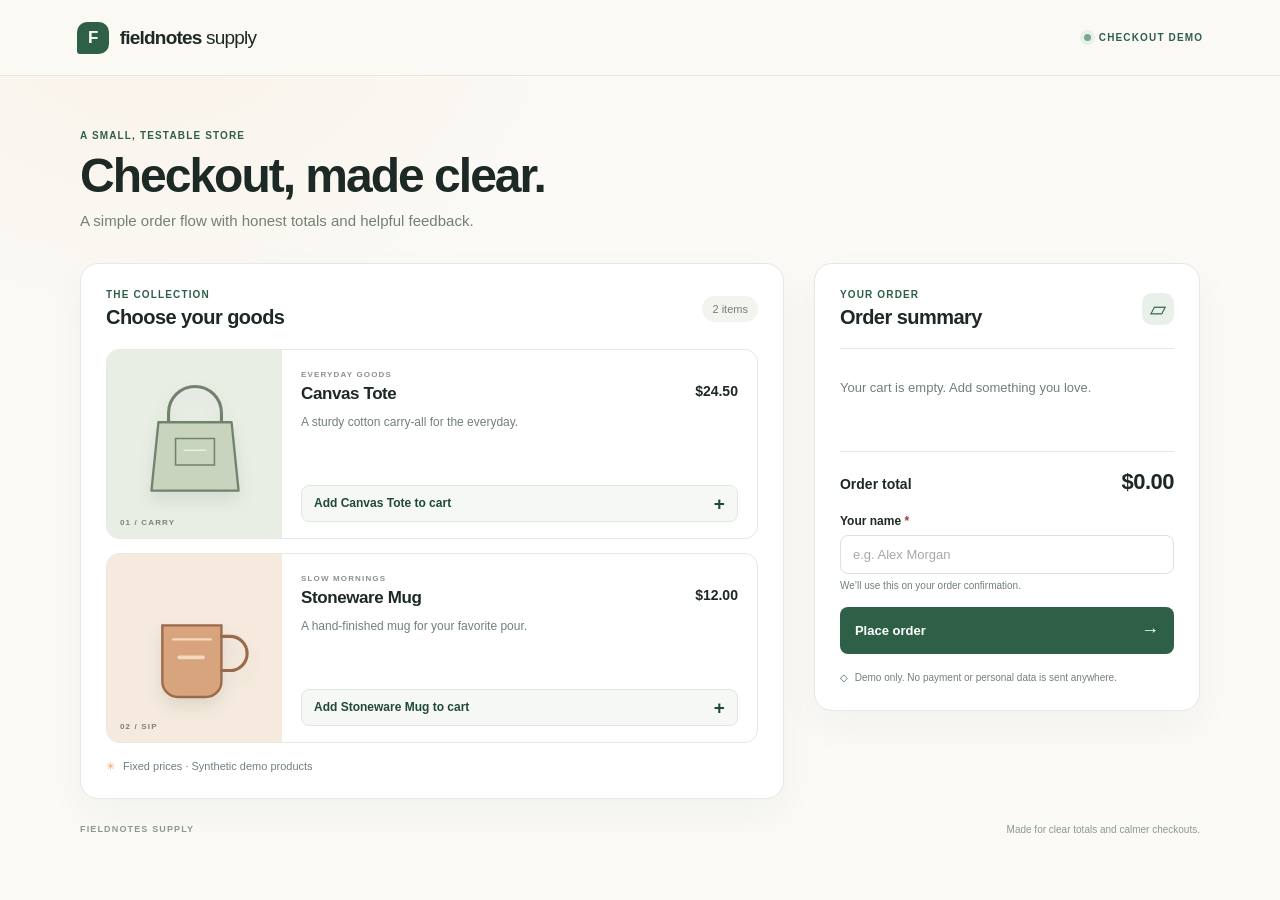
==== checkout/index.html @ 6fb88bdb "Add mini checkout demo and browser tests" ====
<!doctype html>
<html lang="en">
  <head>
    <meta charset="utf-8">
    <meta name="viewport" content="width=device-width, initial-scale=1">
    <meta name="theme-color" content="#f5f4ef">
    <title>Fieldnotes Supply | Checkout demo</title>
    <link rel="stylesheet" href="styles.css">
    <script src="app.js" defer></script>
  </head>
  <body>
    <header class="site-header">
      <a class="brand" href="#" aria-label="Fieldnotes Supply home">
        <span class="brand-mark" aria-hidden="true">F</span>
        <span>fieldnotes<span class="brand-light"> supply</span></span>
      </a>
      <span class="demo-label"><span class="status-dot" aria-hidden="true"></span> CHECKOUT DEMO</span>
    </header>

    <main class="page-shell">
      <section class="intro" aria-labelledby="page-title">
        <p class="eyebrow">A SMALL, TESTABLE STORE</p>
        <h1 id="page-title">Checkout, made clear.</h1>
        <p class="intro-copy">A simple order flow with honest totals and helpful feedback.</p>
      </section>

      <div class="checkout-grid">
        <section class="products-panel" aria-labelledby="products-heading">
          <div class="section-heading">
            <div>
              <p class="eyebrow">THE COLLECTION</p>
              <h2 id="products-heading">Choose your goods</h2>
            </div>
            <span class="item-count">2 items</span>
          </div>

          <div class="product-list">
            <article class="product-card">
              <div class="product-art tote-art" aria-hidden="true">
                <svg viewBox="0 0 180 150" role="presentation">
                  <path d="M56 48V35a34 34 0 0 1 68 0v13" class="tote-handle"/>
                  <path d="M43 47h94l9 88H34z" class="tote-body"/>
                  <path d="M65 68h50v34H65z" class="tote-pocket"/>
                  <path d="M76 83h28" class="tote-stitch"/>
                </svg>
                <span class="art-caption">01 / CARRY</span>
              </div>
              <div class="product-info">
                <div class="product-title-row">
                  <div>
                    <p class="product-category">EVERYDAY GOODS</p>
                    <h3>Canvas Tote</h3>
                  </div>
                  <span class="product-price">$24.50</span>
                </div>
                <p class="product-description">A sturdy cotton carry-all for the everyday.</p>
                <button class="add-button" type="button" data-add-product="tote">
                  Add Canvas Tote to cart <span aria-hidden="true">+</span>
                </button>
              </div>
            </article>

            <article class="product-card">
              <div class="product-art mug-art" aria-hidden="true">
                <svg viewBox="0 0 180 150" role="presentation">
                  <path d="M48 46h76v72a20 20 0 0 1-20 20H68a20 20 0 0 1-20-20z" class="mug-body"/>
                  <path d="M124 60h11a22 22 0 0 1 0 44h-11" class="mug-handle"/>
                  <path d="M62 64h48" class="mug-glaze"/>
                  <path d="M70 87h30" class="mug-stamp"/>
                </svg>
                <span class="art-caption">02 / SIP</span>
              </div>
              <div class="product-info">
                <div class="product-title-row">
                  <div>
                    <p class="product-category">SLOW MORNINGS</p>
                    <h3>Stoneware Mug</h3>
                  </div>
                  <span class="product-price">$12.00</span>
                </div>
                <p class="product-description">A hand-finished mug for your favorite pour.</p>
                <button class="add-button" type="button" data-add-product="mug">
                  Add Stoneware Mug to cart <span aria-hidden="true">+</span>
                </button>
              </div>
            </article>
          </div>

          <p class="catalog-note"><span aria-hidden="true">✳</span> Fixed prices · Synthetic demo products</p>
        </section>

        <aside class="order-panel" aria-labelledby="order-heading">
          <div class="section-heading order-heading">
            <div>
              <p class="eyebrow">YOUR ORDER</p>
              <h2 id="order-heading">Order summary</h2>
            </div>
            <span class="bag-icon" aria-hidden="true">▱</span>
          </div>

          <div class="cart-content">
            <p id="empty-cart" class="empty-cart">Your cart is empty. Add something you love.</p>
            <ul id="cart-items" class="cart-items" aria-label="Items in your cart"></ul>
          </div>

          <div class="order-total">
            <span>Order total</span>
            <span id="order-total" class="total-amount" data-testid="order-total" aria-live="polite" aria-atomic="true">$0.00</span>
          </div>

          <form id="checkout-form" class="checkout-form" novalidate>
            <label for="customer-name">Your name <span aria-hidden="true">*</span></label>
            <input
              id="customer-name"
              name="customerName"
              type="text"
              autocomplete="name"
              aria-describedby="name-hint checkout-error"
              aria-required="true"
              required
              placeholder="e.g. Alex Morgan"
            >
            <p id="name-hint" class="field-hint">We’ll use this on your order confirmation.</p>
            <p id="checkout-error" class="error-message" role="alert" hidden></p>
            <button id="place-order" class="place-order" type="submit">Place order <span aria-hidden="true">→</span></button>
          </form>

          <section id="order-confirmation" class="confirmation" role="status" aria-live="polite" aria-atomic="true" hidden>
            <span class="confirmation-check" aria-hidden="true">✓</span>
            <div>
              <h3 id="confirmation-title"></h3>
              <p id="confirmation-reference"></p>
            </div>
          </section>

          <p class="privacy-note"><span aria-hidden="true">◇</span> Demo only. No payment or personal data is sent anywhere.</p>
        </aside>
      </div>

      <footer class="page-footer">
        <span>FIELDNOTES SUPPLY</span>
        <span>Made for clear totals and calmer checkouts.</span>
      </footer>
    </main>
  </body>
</html>
---- checkout/styles.css ----
:root {
  color-scheme: light;
  --ink: #1d2925;
  --muted: #718078;
  --line: #e7e8df;
  --paper: #fbfaf6;
  --card: #ffffff;
  --green: #2e6048;
  --green-dark: #214a36;
  --green-soft: #e8f0e9;
  --orange: #e8a66a;
  --error: #9c3d37;
  --error-bg: #fff0ed;
  font-family: "DM Sans", "Segoe UI", sans-serif;
  color: var(--ink);
  background: var(--paper);
}

* {
  box-sizing: border-box;
}

body {
  min-width: 320px;
  margin: 0;
  background:
    radial-gradient(ellipse at 12% 0%, rgba(232, 166, 106, 0.1), transparent 28rem),
    var(--paper);
}

button,
input {
  font: inherit;
}

button:focus-visible,
a:focus-visible,
input:focus-visible {
  outline: 3px solid #78a98a;
  outline-offset: 3px;
}

.site-header {
  height: 76px;
  padding: 0 max(6vw, 24px);
  display: flex;
  align-items: center;
  justify-content: space-between;
  border-bottom: 1px solid var(--line);
  background: rgba(251, 250, 246, 0.9);
}

.brand {
  display: inline-flex;
  align-items: center;
  gap: 11px;
  color: var(--ink);
  text-decoration: none;
  font-family: "Manrope", "Segoe UI", sans-serif;
  font-size: 19px;
  font-weight: 800;
  letter-spacing: -0.8px;
}

.brand-mark {
  width: 32px;
  height: 32px;
  display: grid;
  place-items: center;
  border-radius: 10px 10px 10px 3px;
  color: #fff;
  background: var(--green);
  font-size: 17px;
}

.brand-light {
  font-weight: 500;
}

.demo-label,
.eyebrow,
.product-category,
.art-caption,
.page-footer span:first-child {
  font-size: 10px;
  font-weight: 700;
  letter-spacing: 1.15px;
}

.demo-label {
  display: inline-flex;
  align-items: center;
  gap: 8px;
  color: var(--green);
}

.status-dot {
  width: 7px;
  height: 7px;
  border-radius: 50%;
  background: #79a987;
  box-shadow: 0 0 0 4px var(--green-soft);
}

.page-shell {
  width: min(1120px, calc(100% - 48px));
  margin: 0 auto;
}

.intro {
  padding: 54px 0 34px;
}

.eyebrow {
  margin: 0 0 9px;
  color: var(--green);
}

h1,
h2,
h3,
p {
  margin-top: 0;
}

h1,
h2,
h3 {
  font-family: "Manrope", "Segoe UI", sans-serif;
}

h1 {
  margin-bottom: 10px;
  font-size: clamp(32px, 5vw, 48px);
  line-height: 1.08;
  letter-spacing: -2px;
}

.intro-copy {
  margin-bottom: 0;
  color: var(--muted);
  font-size: 15px;
}

.checkout-grid {
  display: grid;
  grid-template-columns: minmax(0, 1.55fr) minmax(330px, 0.85fr);
  align-items: start;
  gap: 30px;
}

.products-panel,
.order-panel {
  border: 1px solid var(--line);
  border-radius: 18px;
  background: var(--card);
  box-shadow: 0 15px 40px rgba(34, 52, 43, 0.045);
}

.products-panel {
  padding: 25px;
}

.section-heading {
  display: flex;
  align-items: center;
  justify-content: space-between;
  margin-bottom: 19px;
}

.section-heading .eyebrow {
  margin-bottom: 5px;
}

h2 {
  margin-bottom: 0;
  font-size: 20px;
  line-height: 1.25;
  letter-spacing: -0.55px;
}

.item-count {
  padding: 7px 10px;
  border-radius: 999px;
  color: var(--muted);
  background: #f3f4ef;
  font-size: 11px;
}

.product-list {
  display: grid;
  gap: 14px;
}

.product-card {
  display: grid;
  grid-template-columns: 175px minmax(0, 1fr);
  min-height: 190px;
  overflow: hidden;
  border: 1px solid var(--line);
  border-radius: 13px;
  background: #fff;
}

.product-art {
  position: relative;
  display: grid;
  place-items: center;
  overflow: hidden;
}

.product-art svg {
  width: 140px;
  height: 120px;
  filter: drop-shadow(0 8px 8px rgba(31, 52, 40, 0.1));
}

.tote-art {
  background: #e9eee5;
}

.tote-body {
  fill: #c9d4bf;
  stroke: #72836d;
  stroke-width: 3;
  stroke-linejoin: round;
}

.tote-handle,
.tote-pocket,
.tote-stitch {
  fill: none;
  stroke: #72836d;
  stroke-width: 4;
  stroke-linecap: round;
}

.tote-pocket {
  stroke-width: 2;
}

.tote-stitch {
  stroke: #e9eee5;
  stroke-width: 2;
}

.mug-art {
  background: #f5eadd;
}

.mug-body {
  fill: #d7a47e;
  stroke: #9b694c;
  stroke-width: 3;
}

.mug-handle,
.mug-glaze,
.mug-stamp {
  fill: none;
  stroke: #9b694c;
  stroke-width: 4;
  stroke-linecap: round;
}

.mug-glaze {
  stroke: #f3d9bd;
  stroke-width: 3;
}

.mug-stamp {
  stroke: #f3d9bd;
  stroke-width: 5;
}

.art-caption {
  position: absolute;
  bottom: 11px;
  left: 13px;
  color: rgba(29, 41, 37, 0.55);
  font-size: 8px;
}

.product-info {
  display: flex;
  flex-direction: column;
  padding: 20px 19px 16px;
}

.product-title-row {
  display: flex;
  align-items: flex-start;
  justify-content: space-between;
  gap: 10px;
}

.product-category {
  margin-bottom: 5px;
  color: #89938b;
  font-size: 8px;
}

.product-title-row h3 {
  margin-bottom: 0;
  font-size: 17px;
  letter-spacing: -0.4px;
}

.product-price {
  padding-top: 13px;
  white-space: nowrap;
  font-size: 14px;
  font-weight: 700;
}

.product-description {
  margin: 9px 0 14px;
  color: var(--muted);
  font-size: 12px;
  line-height: 1.5;
}

.add-button {
  width: 100%;
  margin-top: auto;
  padding: 10px 12px;
  display: flex;
  align-items: center;
  justify-content: space-between;
  border: 1px solid #dfe7df;
  border-radius: 8px;
  color: var(--green-dark);
  background: #f5f8f4;
  cursor: pointer;
  font-size: 12px;
  font-weight: 600;
  transition: background 140ms ease, border-color 140ms ease, transform 140ms ease;
}

.add-button:hover:not(:disabled) {
  transform: translateY(-1px);
  border-color: #b7cdbb;
  background: var(--green-soft);
}

.add-button span {
  font-size: 19px;
  line-height: 0.8;
}

button:disabled {
  cursor: not-allowed;
  opacity: 0.6;
}

.catalog-note {
  margin: 17px 0 0;
  color: var(--muted);
  font-size: 11px;
}

.catalog-note span {
  margin-right: 5px;
  color: var(--orange);
}

.order-panel {
  position: sticky;
  top: 18px;
  padding: 25px;
}

.order-heading {
  margin-bottom: 18px;
}

.bag-icon {
  width: 32px;
  height: 32px;
  display: grid;
  place-items: center;
  border-radius: 10px;
  color: var(--green);
  background: var(--green-soft);
  font-size: 21px;
}

.cart-content {
  min-height: 104px;
  padding: 15px 0;
  border-top: 1px solid var(--line);
  border-bottom: 1px solid var(--line);
}

.empty-cart {
  margin: 14px 0;
  color: var(--muted);
  font-size: 13px;
  line-height: 1.5;
}

.cart-items {
  margin: 0;
  padding: 0;
  list-style: none;
}

.cart-item {
  padding: 12px 0;
  display: grid;
  grid-template-columns: minmax(0, 1fr) auto;
  gap: 5px 12px;
  border-bottom: 1px solid #f0f0eb;
}

.cart-item:last-child {
  border-bottom: 0;
}

.cart-item-name {
  font-size: 13px;
  font-weight: 600;
}

.cart-item-unit {
  margin-top: 3px;
  color: var(--muted);
  font-size: 11px;
}

.line-total {
  align-self: center;
  font-size: 13px;
  font-weight: 700;
}

.cart-controls {
  grid-column: 1 / -1;
  display: flex;
  align-items: center;
  gap: 7px;
}

.quantity-button {
  width: 25px;
  height: 25px;
  padding: 0;
  border: 1px solid var(--line);
  border-radius: 6px;
  color: var(--ink);
  background: #fff;
  cursor: pointer;
}

.quantity-value {
  min-width: 18px;
  text-align: center;
  font-size: 12px;
}

.remove-button {
  margin-left: auto;
  padding: 5px;
  border: 0;
  color: #8d5a50;
  background: transparent;
  cursor: pointer;
  font-size: 11px;
}

.remove-button:hover:not(:disabled) {
  color: var(--error);
  text-decoration: underline;
}

.order-total {
  padding: 17px 0 19px;
  display: flex;
  justify-content: space-between;
  align-items: baseline;
  font-size: 14px;
  font-weight: 600;
}

.total-amount {
  font-family: "Manrope", "Segoe UI", sans-serif;
  font-size: 22px;
  font-weight: 800;
  letter-spacing: -0.5px;
  font-variant-numeric: tabular-nums;
}

.checkout-form label {
  display: block;
  margin-bottom: 7px;
  font-size: 12px;
  font-weight: 700;
}

.checkout-form label span {
  color: var(--error);
}

.checkout-form input {
  width: 100%;
  padding: 11px 12px;
  border: 1px solid #dfe1d9;
  border-radius: 8px;
  color: var(--ink);
  background: #fff;
  font-size: 13px;
}

.checkout-form input::placeholder {
  color: #a4aaa2;
}

.checkout-form input[aria-invalid="true"] {
  border-color: #cc7b72;
  background: #fffaf9;
}

.field-hint {
  margin: 6px 0 16px;
  color: var(--muted);
  font-size: 10px;
}

.error-message {
  margin: 0 0 14px;
  padding: 10px 11px;
  border: 1px solid #f0d2cc;
  border-radius: 8px;
  color: var(--error);
  background: var(--error-bg);
  font-size: 12px;
  line-height: 1.45;
}

.place-order {
  width: 100%;
  padding: 13px 15px;
  display: flex;
  align-items: center;
  justify-content: space-between;
  border: 0;
  border-radius: 8px;
  color: #fff;
  background: var(--green);
  cursor: pointer;
  font-size: 13px;
  font-weight: 700;
  transition: background 140ms ease, transform 140ms ease;
}

.place-order:hover:not(:disabled) {
  transform: translateY(-1px);
  background: var(--green-dark);
}

.place-order span {
  font-size: 18px;
}

.confirmation {
  margin-top: 14px;
  padding: 13px;
  display: flex;
  align-items: flex-start;
  gap: 10px;
  border: 1px solid #cfe2d1;
  border-radius: 9px;
  color: var(--green-dark);
  background: #f0f7f0;
}

.confirmation-check {
  width: 22px;
  height: 22px;
  flex: 0 0 22px;
  display: grid;
  place-items: center;
  border-radius: 50%;
  color: #fff;
  background: var(--green);
  font-size: 13px;
}

.confirmation h3 {
  margin: 2px 0 4px;
  font-size: 13px;
}

.confirmation p {
  margin-bottom: 0;
  color: #54745e;
  font-size: 11px;
}

.privacy-note {
  margin: 16px 0 0;
  color: var(--muted);
  font-size: 10px;
  line-height: 1.5;
}

.privacy-note span {
  margin-right: 4px;
  color: var(--green);
}

.page-footer {
  padding: 25px 0 34px;
  display: flex;
  justify-content: space-between;
  color: #8e9890;
  font-size: 10px;
}

.page-footer span:first-child {
  font-size: 9px;
}

[hidden] {
  display: none !important;
}

@media (max-width: 820px) {
  .checkout-grid {
    grid-template-columns: 1fr;
  }

  .order-panel {
    position: static;
  }

  .intro {
    padding-top: 40px;
  }
}

@media (max-width: 520px) {
  .site-header {
    height: 66px;
    padding: 0 20px;
  }

  .page-shell {
    width: calc(100% - 32px);
  }

  .intro {
    padding: 35px 0 25px;
  }

  .products-panel,
  .order-panel {
    padding: 17px;
  }

  .product-card {
    grid-template-columns: 112px minmax(0, 1fr);
    min-height: 172px;
  }

  .product-art svg {
    width: 105px;
  }

  .product-info {
    padding: 15px 12px 12px;
  }

  .product-title-row {
    display: block;
  }

  .product-price {
    display: block;
    padding-top: 5px;
  }

  .product-description {
    margin: 7px 0 10px;
    font-size: 11px;
  }

  .add-button {
    padding: 9px;
    font-size: 10px;
  }

  .page-footer {
    gap: 12px;
  }
}

@media (prefers-reduced-motion: reduce) {
  *,
  *::before,
  *::after {
    scroll-behavior: auto !important;
    transition-duration: 0.01ms !important;
  }
}
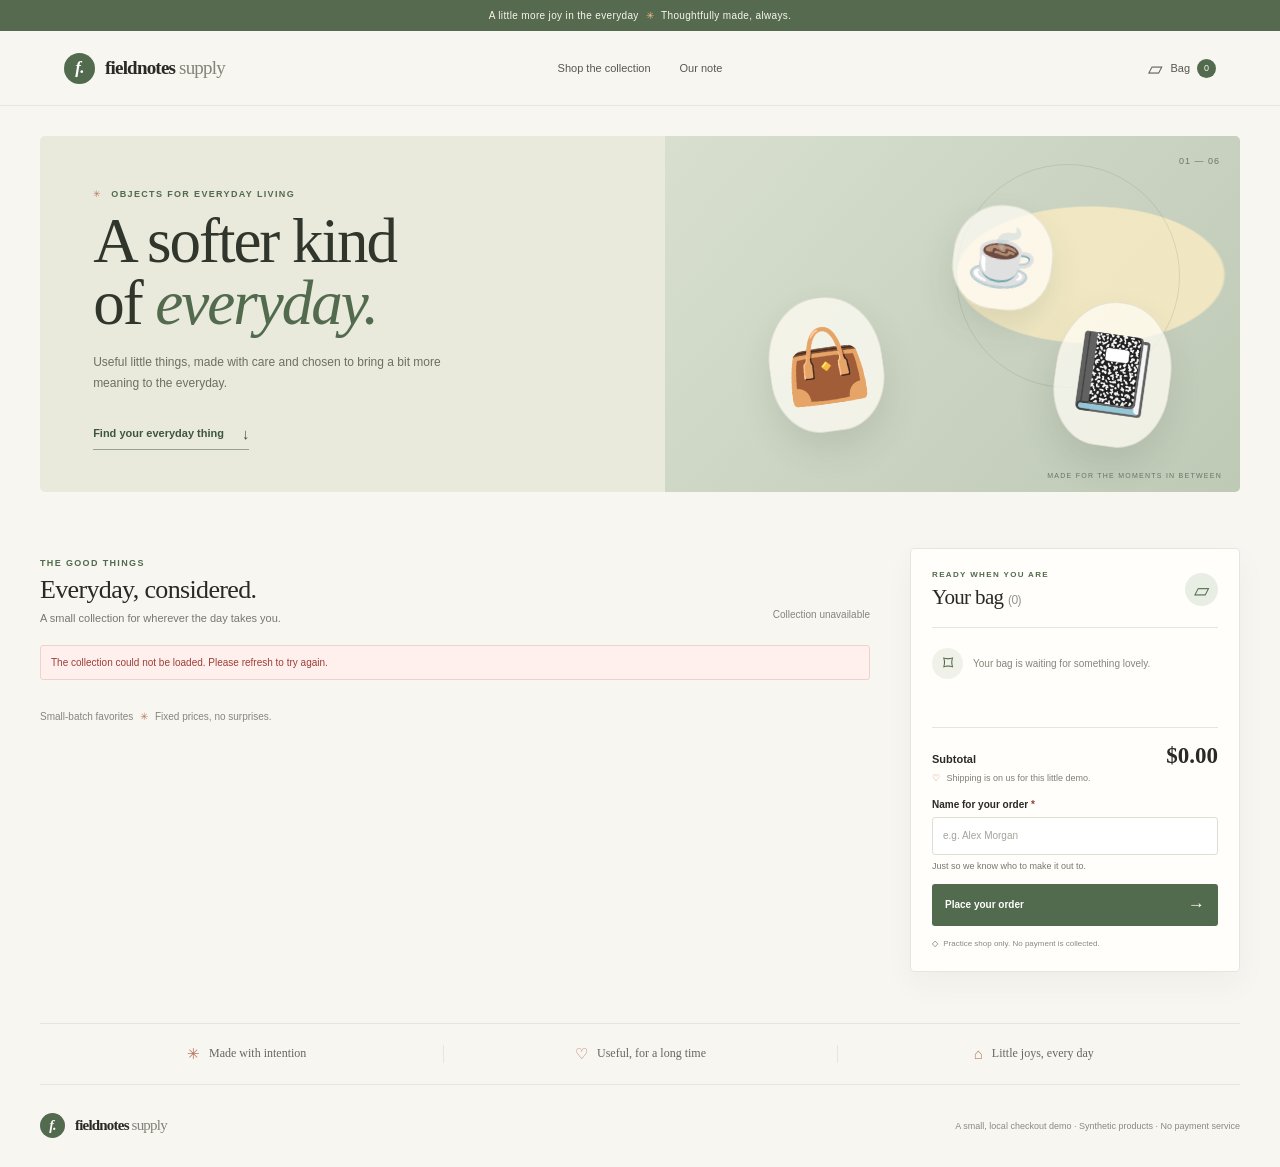
==== commit 8b5aa758: "Add ETL-backed storefront and animated project walkthrough Persist multi-item checkout orders throug" ====
--- a/checkout/index.html
+++ b/checkout/index.html
@@ -3,144 +3,119 @@
   <head>
     <meta charset="utf-8">
     <meta name="viewport" content="width=device-width, initial-scale=1">
-    <meta name="theme-color" content="#f5f4ef">
-    <title>Fieldnotes Supply | Checkout demo</title>
+    <meta name="theme-color" content="#f7f6f1">
+    <meta name="description" content="Thoughtful everyday objects from Fieldnotes Supply.">
+    <title>Fieldnotes Supply | Everyday things, thoughtfully made</title>
     <link rel="stylesheet" href="styles.css">
     <script src="app.js" defer></script>
   </head>
   <body>
+    <div class="announcement">A little more joy in the everyday <span aria-hidden="true">✳</span> Thoughtfully made, always.</div>
     <header class="site-header">
-      <a class="brand" href="#" aria-label="Fieldnotes Supply home">
-        <span class="brand-mark" aria-hidden="true">F</span>
+      <a class="brand" href="/" aria-label="Fieldnotes Supply home">
+        <span class="brand-mark" aria-hidden="true">f.</span>
         <span>fieldnotes<span class="brand-light"> supply</span></span>
       </a>
-      <span class="demo-label"><span class="status-dot" aria-hidden="true"></span> CHECKOUT DEMO</span>
+      <nav class="main-nav" aria-label="Main navigation">
+        <a href="#collection">Shop the collection</a>
+        <a href="#our-note">Our note</a>
+      </nav>
+      <a class="bag-link" href="#your-order" aria-label="Your bag, 0 items">
+        <span class="bag-glyph" aria-hidden="true">▱</span>
+        <span>Bag</span>
+        <span id="bag-count" class="bag-count" data-testid="bag-count">0</span>
+      </a>
     </header>
 
-    <main class="page-shell">
-      <section class="intro" aria-labelledby="page-title">
-        <p class="eyebrow">A SMALL, TESTABLE STORE</p>
-        <h1 id="page-title">Checkout, made clear.</h1>
-        <p class="intro-copy">A simple order flow with honest totals and helpful feedback.</p>
+    <main>
+      <section class="hero" aria-labelledby="hero-title">
+        <div class="hero-copy">
+          <p class="eyebrow"><span aria-hidden="true">✳</span> OBJECTS FOR EVERYDAY LIVING</p>
+          <h1 id="hero-title">A softer kind<br>of <em>everyday.</em></h1>
+          <p>Useful little things, made with care and chosen to bring a bit more meaning to the everyday.</p>
+          <a class="hero-link" href="#collection">Find your everyday thing <span aria-hidden="true">↓</span></a>
+        </div>
+        <div class="hero-art" aria-hidden="true">
+          <div class="hero-sun"></div>
+          <span class="hero-object hero-object-one">👜</span>
+          <span class="hero-object hero-object-two">☕</span>
+          <span class="hero-object hero-object-three">📓</span>
+          <span class="hero-art-note">MADE FOR THE MOMENTS IN BETWEEN</span>
+        </div>
+        <span class="hero-index" aria-hidden="true">01 — 06</span>
       </section>
 
-      <div class="checkout-grid">
-        <section class="products-panel" aria-labelledby="products-heading">
-          <div class="section-heading">
+      <section id="collection" class="shop-layout" aria-labelledby="collection-title">
+        <div class="collection">
+          <div class="collection-heading">
             <div>
-              <p class="eyebrow">THE COLLECTION</p>
-              <h2 id="products-heading">Choose your goods</h2>
+              <p class="eyebrow">THE GOOD THINGS</p>
+              <h2 id="collection-title">Everyday, considered.</h2>
+              <p class="section-copy">A small collection for wherever the day takes you.</p>
             </div>
-            <span class="item-count">2 items</span>
+            <span id="product-count" class="product-count">Loading collection…</span>
           </div>
+          <p id="catalog-error" class="error-message" role="alert" hidden></p>
+          <div id="product-list" class="product-grid" aria-live="polite"></div>
+          <p class="catalog-note">Small-batch favorites <span aria-hidden="true">✳</span> Fixed prices, no surprises.</p>
+        </div>
 
-          <div class="product-list">
-            <article class="product-card">
-              <div class="product-art tote-art" aria-hidden="true">
-                <svg viewBox="0 0 180 150" role="presentation">
-                  <path d="M56 48V35a34 34 0 0 1 68 0v13" class="tote-handle"/>
-                  <path d="M43 47h94l9 88H34z" class="tote-body"/>
-                  <path d="M65 68h50v34H65z" class="tote-pocket"/>
-                  <path d="M76 83h28" class="tote-stitch"/>
-                </svg>
-                <span class="art-caption">01 / CARRY</span>
-              </div>
-              <div class="product-info">
-                <div class="product-title-row">
-                  <div>
-                    <p class="product-category">EVERYDAY GOODS</p>
-                    <h3>Canvas Tote</h3>
-                  </div>
-                  <span class="product-price">$24.50</span>
-                </div>
-                <p class="product-description">A sturdy cotton carry-all for the everyday.</p>
-                <button class="add-button" type="button" data-add-product="tote">
-                  Add Canvas Tote to cart <span aria-hidden="true">+</span>
-                </button>
-              </div>
-            </article>
-
-            <article class="product-card">
-              <div class="product-art mug-art" aria-hidden="true">
-                <svg viewBox="0 0 180 150" role="presentation">
-                  <path d="M48 46h76v72a20 20 0 0 1-20 20H68a20 20 0 0 1-20-20z" class="mug-body"/>
-                  <path d="M124 60h11a22 22 0 0 1 0 44h-11" class="mug-handle"/>
-                  <path d="M62 64h48" class="mug-glaze"/>
-                  <path d="M70 87h30" class="mug-stamp"/>
-                </svg>
-                <span class="art-caption">02 / SIP</span>
-              </div>
-              <div class="product-info">
-                <div class="product-title-row">
-                  <div>
-                    <p class="product-category">SLOW MORNINGS</p>
-                    <h3>Stoneware Mug</h3>
-                  </div>
-                  <span class="product-price">$12.00</span>
-                </div>
-                <p class="product-description">A hand-finished mug for your favorite pour.</p>
-                <button class="add-button" type="button" data-add-product="mug">
-                  Add Stoneware Mug to cart <span aria-hidden="true">+</span>
-                </button>
-              </div>
-            </article>
+        <aside id="your-order" class="order-panel" aria-labelledby="order-heading">
+          <div class="order-panel-heading">
+            <div>
+              <p class="eyebrow">READY WHEN YOU ARE</p>
+              <h2 id="order-heading">Your bag <span id="bag-heading-count">(0)</span></h2>
+            </div>
+            <span class="summary-bag" aria-hidden="true">▱</span>
           </div>
-
-          <p class="catalog-note"><span aria-hidden="true">✳</span> Fixed prices · Synthetic demo products</p>
-        </section>
-
-        <aside class="order-panel" aria-labelledby="order-heading">
-          <div class="section-heading order-heading">
-            <div>
-              <p class="eyebrow">YOUR ORDER</p>
-              <h2 id="order-heading">Order summary</h2>
-            </div>
-            <span class="bag-icon" aria-hidden="true">▱</span>
+          <div class="cart-content">
+            <p id="empty-cart" class="empty-cart">
+              <span class="empty-bag" aria-hidden="true">⌑</span>
+              Your bag is waiting for something lovely.
+            </p>
+            <ul id="cart-items" class="cart-items" aria-label="Items in your bag"></ul>
           </div>
-
-          <div class="cart-content">
-            <p id="empty-cart" class="empty-cart">Your cart is empty. Add something you love.</p>
-            <ul id="cart-items" class="cart-items" aria-label="Items in your cart"></ul>
-          </div>
-
           <div class="order-total">
-            <span>Order total</span>
+            <span>Subtotal</span>
             <span id="order-total" class="total-amount" data-testid="order-total" aria-live="polite" aria-atomic="true">$0.00</span>
           </div>
+          <p class="shipping-note"><span aria-hidden="true">♡</span> Shipping is on us for this little demo.</p>
 
           <form id="checkout-form" class="checkout-form" novalidate>
-            <label for="customer-name">Your name <span aria-hidden="true">*</span></label>
+            <label for="customer-name">Name for your order <span aria-hidden="true">*</span></label>
             <input
               id="customer-name"
               name="customerName"
               type="text"
               autocomplete="name"
+              maxlength="80"
               aria-describedby="name-hint checkout-error"
               aria-required="true"
               required
               placeholder="e.g. Alex Morgan"
             >
-            <p id="name-hint" class="field-hint">We’ll use this on your order confirmation.</p>
+            <p id="name-hint" class="field-hint">Just so we know who to make it out to.</p>
             <p id="checkout-error" class="error-message" role="alert" hidden></p>
-            <button id="place-order" class="place-order" type="submit">Place order <span aria-hidden="true">→</span></button>
+            <button id="place-order" class="place-order" type="submit">
+              <span>Place your order</span><span aria-hidden="true">→</span>
+            </button>
           </form>
+          <p class="privacy-note"><span aria-hidden="true">◇</span> Practice shop only. No payment is collected.</p>
+        </aside>
+      </section>
 
-          <section id="order-confirmation" class="confirmation" role="status" aria-live="polite" aria-atomic="true" hidden>
-            <span class="confirmation-check" aria-hidden="true">✓</span>
-            <div>
-              <h3 id="confirmation-title"></h3>
-              <p id="confirmation-reference"></p>
-            </div>
-          </section>
-
-          <p class="privacy-note"><span aria-hidden="true">◇</span> Demo only. No payment or personal data is sent anywhere.</p>
-        </aside>
-      </div>
-
-      <footer class="page-footer">
-        <span>FIELDNOTES SUPPLY</span>
-        <span>Made for clear totals and calmer checkouts.</span>
-      </footer>
+      <section id="our-note" class="values-strip" aria-label="Our values">
+        <div><span aria-hidden="true">✳</span><p>Made with intention</p></div>
+        <div><span aria-hidden="true">♡</span><p>Useful, for a long time</p></div>
+        <div><span aria-hidden="true">⌂</span><p>Little joys, every day</p></div>
+      </section>
     </main>
+    <footer class="page-footer">
+      <a class="brand footer-brand" href="/" aria-label="Fieldnotes Supply home">
+        <span class="brand-mark" aria-hidden="true">f.</span>
+        <span>fieldnotes<span class="brand-light"> supply</span></span>
+      </a>
+      <span>A small, local checkout demo · Synthetic products · No payment service</span>
+    </footer>
   </body>
 </html>
--- a/checkout/styles.css
+++ b/checkout/styles.css
@@ -1,31 +1,35 @@
 :root {
   color-scheme: light;
-  --ink: #1d2925;
-  --muted: #718078;
-  --line: #e7e8df;
-  --paper: #fbfaf6;
-  --card: #ffffff;
-  --green: #2e6048;
-  --green-dark: #214a36;
-  --green-soft: #e8f0e9;
-  --orange: #e8a66a;
+  --ink: #292a24;
+  --muted: #77786e;
+  --line: #e7e5dc;
+  --paper: #f7f6f1;
+  --white: #fffefa;
+  --green: #526a4d;
+  --green-dark: #394d35;
+  --green-soft: #e9eee4;
+  --clay: #b9765d;
   --error: #9c3d37;
   --error-bg: #fff0ed;
-  font-family: "DM Sans", "Segoe UI", sans-serif;
+  font-family: "Segoe UI", "Aptos", sans-serif;
   color: var(--ink);
   background: var(--paper);
+  font-synthesis: none;
+  text-rendering: optimizeLegibility;
 }
 
 * {
   box-sizing: border-box;
+}
+
+html {
+  scroll-behavior: smooth;
 }
 
 body {
   min-width: 320px;
   margin: 0;
-  background:
-    radial-gradient(ellipse at 12% 0%, rgba(232, 166, 106, 0.1), transparent 28rem),
-    var(--paper);
+  background: var(--paper);
 }
 
 button,
@@ -36,662 +40,1355 @@
 button:focus-visible,
 a:focus-visible,
 input:focus-visible {
-  outline: 3px solid #78a98a;
+  outline: 3px solid #8da381;
   outline-offset: 3px;
 }
 
+a {
+  color: inherit;
+}
+
+.announcement {
+  min-height: 31px;
+  display: flex;
+  justify-content: center;
+  align-items: center;
+  gap: 7px;
+  padding: 6px 12px;
+  color: #f9f6ec;
+  background: #566a50;
+  font-size: 10px;
+  letter-spacing: 0.35px;
+}
+
+.announcement span {
+  color: #f1bd86;
+}
+
 .site-header {
-  height: 76px;
-  padding: 0 max(6vw, 24px);
-  display: flex;
-  align-items: center;
-  justify-content: space-between;
+  height: 75px;
+  padding: 0 max(calc((100vw - 1200px) / 2), 5vw);
+  display: grid;
+  grid-template-columns: 1fr 1fr 1fr;
+  align-items: center;
   border-bottom: 1px solid var(--line);
-  background: rgba(251, 250, 246, 0.9);
+  background: var(--paper);
 }
 
 .brand {
   display: inline-flex;
   align-items: center;
-  gap: 11px;
+  gap: 10px;
+  width: fit-content;
   color: var(--ink);
   text-decoration: none;
-  font-family: "Manrope", "Segoe UI", sans-serif;
+  font-family: Georgia, "Times New Roman", serif;
   font-size: 19px;
-  font-weight: 800;
+  font-weight: 700;
   letter-spacing: -0.8px;
 }
 
 .brand-mark {
-  width: 32px;
-  height: 32px;
-  display: grid;
-  place-items: center;
-  border-radius: 10px 10px 10px 3px;
-  color: #fff;
-  background: var(--green);
-  font-size: 17px;
-}
-
-.brand-light {
-  font-weight: 500;
-}
-
-.demo-label,
-.eyebrow,
-.product-category,
-.art-caption,
-.page-footer span:first-child {
-  font-size: 10px;
-  font-weight: 700;
-  letter-spacing: 1.15px;
-}
-
-.demo-label {
-  display: inline-flex;
-  align-items: center;
-  gap: 8px;
-  color: var(--green);
-}
-
-.status-dot {
-  width: 7px;
-  height: 7px;
-  border-radius: 50%;
-  background: #79a987;
-  box-shadow: 0 0 0 4px var(--green-soft);
-}
-
-.page-shell {
-  width: min(1120px, calc(100% - 48px));
-  margin: 0 auto;
-}
-
-.intro {
-  padding: 54px 0 34px;
-}
-
-.eyebrow {
-  margin: 0 0 9px;
-  color: var(--green);
-}
-
-h1,
-h2,
-h3,
-p {
-  margin-top: 0;
-}
-
-h1,
-h2,
-h3 {
-  font-family: "Manrope", "Segoe UI", sans-serif;
-}
-
-h1 {
-  margin-bottom: 10px;
-  font-size: clamp(32px, 5vw, 48px);
-  line-height: 1.08;
-  letter-spacing: -2px;
-}
-
-.intro-copy {
-  margin-bottom: 0;
-  color: var(--muted);
-  font-size: 15px;
-}
-
-.checkout-grid {
-  display: grid;
-  grid-template-columns: minmax(0, 1.55fr) minmax(330px, 0.85fr);
-  align-items: start;
-  gap: 30px;
-}
-
-.products-panel,
-.order-panel {
-  border: 1px solid var(--line);
-  border-radius: 18px;
-  background: var(--card);
-  box-shadow: 0 15px 40px rgba(34, 52, 43, 0.045);
-}
-
-.products-panel {
-  padding: 25px;
-}
-
-.section-heading {
-  display: flex;
-  align-items: center;
-  justify-content: space-between;
-  margin-bottom: 19px;
-}
-
-.section-heading .eyebrow {
-  margin-bottom: 5px;
-}
-
-h2 {
-  margin-bottom: 0;
-  font-size: 20px;
-  line-height: 1.25;
-  letter-spacing: -0.55px;
-}
-
-.item-count {
-  padding: 7px 10px;
-  border-radius: 999px;
-  color: var(--muted);
-  background: #f3f4ef;
-  font-size: 11px;
-}
-
-.product-list {
-  display: grid;
-  gap: 14px;
-}
-
-.product-card {
-  display: grid;
-  grid-template-columns: 175px minmax(0, 1fr);
-  min-height: 190px;
-  overflow: hidden;
-  border: 1px solid var(--line);
-  border-radius: 13px;
-  background: #fff;
-}
-
-.product-art {
-  position: relative;
-  display: grid;
-  place-items: center;
-  overflow: hidden;
-}
-
-.product-art svg {
-  width: 140px;
-  height: 120px;
-  filter: drop-shadow(0 8px 8px rgba(31, 52, 40, 0.1));
-}
-
-.tote-art {
-  background: #e9eee5;
-}
-
-.tote-body {
-  fill: #c9d4bf;
-  stroke: #72836d;
-  stroke-width: 3;
-  stroke-linejoin: round;
-}
-
-.tote-handle,
-.tote-pocket,
-.tote-stitch {
-  fill: none;
-  stroke: #72836d;
-  stroke-width: 4;
-  stroke-linecap: round;
-}
-
-.tote-pocket {
-  stroke-width: 2;
-}
-
-.tote-stitch {
-  stroke: #e9eee5;
-  stroke-width: 2;
-}
-
-.mug-art {
-  background: #f5eadd;
-}
-
-.mug-body {
-  fill: #d7a47e;
-  stroke: #9b694c;
-  stroke-width: 3;
-}
-
-.mug-handle,
-.mug-glaze,
-.mug-stamp {
-  fill: none;
-  stroke: #9b694c;
-  stroke-width: 4;
-  stroke-linecap: round;
-}
-
-.mug-glaze {
-  stroke: #f3d9bd;
-  stroke-width: 3;
-}
-
-.mug-stamp {
-  stroke: #f3d9bd;
-  stroke-width: 5;
-}
-
-.art-caption {
-  position: absolute;
-  bottom: 11px;
-  left: 13px;
-  color: rgba(29, 41, 37, 0.55);
-  font-size: 8px;
-}
-
-.product-info {
-  display: flex;
-  flex-direction: column;
-  padding: 20px 19px 16px;
-}
-
-.product-title-row {
-  display: flex;
-  align-items: flex-start;
-  justify-content: space-between;
-  gap: 10px;
-}
-
-.product-category {
-  margin-bottom: 5px;
-  color: #89938b;
-  font-size: 8px;
-}
-
-.product-title-row h3 {
-  margin-bottom: 0;
-  font-size: 17px;
-  letter-spacing: -0.4px;
-}
-
-.product-price {
-  padding-top: 13px;
-  white-space: nowrap;
-  font-size: 14px;
-  font-weight: 700;
-}
-
-.product-description {
-  margin: 9px 0 14px;
-  color: var(--muted);
-  font-size: 12px;
-  line-height: 1.5;
-}
-
-.add-button {
-  width: 100%;
-  margin-top: auto;
-  padding: 10px 12px;
-  display: flex;
-  align-items: center;
-  justify-content: space-between;
-  border: 1px solid #dfe7df;
-  border-radius: 8px;
-  color: var(--green-dark);
-  background: #f5f8f4;
-  cursor: pointer;
-  font-size: 12px;
-  font-weight: 600;
-  transition: background 140ms ease, border-color 140ms ease, transform 140ms ease;
-}
-
-.add-button:hover:not(:disabled) {
-  transform: translateY(-1px);
-  border-color: #b7cdbb;
-  background: var(--green-soft);
-}
-
-.add-button span {
-  font-size: 19px;
-  line-height: 0.8;
-}
-
-button:disabled {
-  cursor: not-allowed;
-  opacity: 0.6;
-}
-
-.catalog-note {
-  margin: 17px 0 0;
-  color: var(--muted);
-  font-size: 11px;
-}
-
-.catalog-note span {
-  margin-right: 5px;
-  color: var(--orange);
-}
-
-.order-panel {
-  position: sticky;
-  top: 18px;
-  padding: 25px;
-}
-
-.order-heading {
-  margin-bottom: 18px;
-}
-
-.bag-icon {
-  width: 32px;
-  height: 32px;
-  display: grid;
-  place-items: center;
-  border-radius: 10px;
-  color: var(--green);
-  background: var(--green-soft);
-  font-size: 21px;
-}
-
-.cart-content {
-  min-height: 104px;
-  padding: 15px 0;
-  border-top: 1px solid var(--line);
-  border-bottom: 1px solid var(--line);
-}
-
-.empty-cart {
-  margin: 14px 0;
-  color: var(--muted);
-  font-size: 13px;
-  line-height: 1.5;
-}
-
-.cart-items {
-  margin: 0;
-  padding: 0;
-  list-style: none;
-}
-
-.cart-item {
-  padding: 12px 0;
-  display: grid;
-  grid-template-columns: minmax(0, 1fr) auto;
-  gap: 5px 12px;
-  border-bottom: 1px solid #f0f0eb;
-}
-
-.cart-item:last-child {
-  border-bottom: 0;
-}
-
-.cart-item-name {
-  font-size: 13px;
-  font-weight: 600;
-}
-
-.cart-item-unit {
-  margin-top: 3px;
-  color: var(--muted);
-  font-size: 11px;
-}
-
-.line-total {
-  align-self: center;
-  font-size: 13px;
-  font-weight: 700;
-}
-
-.cart-controls {
-  grid-column: 1 / -1;
-  display: flex;
-  align-items: center;
-  gap: 7px;
-}
-
-.quantity-button {
-  width: 25px;
-  height: 25px;
-  padding: 0;
-  border: 1px solid var(--line);
-  border-radius: 6px;
-  color: var(--ink);
-  background: #fff;
-  cursor: pointer;
-}
-
-.quantity-value {
-  min-width: 18px;
-  text-align: center;
-  font-size: 12px;
-}
-
-.remove-button {
-  margin-left: auto;
-  padding: 5px;
-  border: 0;
-  color: #8d5a50;
-  background: transparent;
-  cursor: pointer;
-  font-size: 11px;
-}
-
-.remove-button:hover:not(:disabled) {
-  color: var(--error);
-  text-decoration: underline;
-}
-
-.order-total {
-  padding: 17px 0 19px;
-  display: flex;
-  justify-content: space-between;
-  align-items: baseline;
-  font-size: 14px;
-  font-weight: 600;
-}
-
-.total-amount {
-  font-family: "Manrope", "Segoe UI", sans-serif;
-  font-size: 22px;
-  font-weight: 800;
-  letter-spacing: -0.5px;
-  font-variant-numeric: tabular-nums;
-}
-
-.checkout-form label {
-  display: block;
-  margin-bottom: 7px;
-  font-size: 12px;
-  font-weight: 700;
-}
-
-.checkout-form label span {
-  color: var(--error);
-}
-
-.checkout-form input {
-  width: 100%;
-  padding: 11px 12px;
-  border: 1px solid #dfe1d9;
-  border-radius: 8px;
-  color: var(--ink);
-  background: #fff;
-  font-size: 13px;
-}
-
-.checkout-form input::placeholder {
-  color: #a4aaa2;
-}
-
-.checkout-form input[aria-invalid="true"] {
-  border-color: #cc7b72;
-  background: #fffaf9;
-}
-
-.field-hint {
-  margin: 6px 0 16px;
-  color: var(--muted);
-  font-size: 10px;
-}
-
-.error-message {
-  margin: 0 0 14px;
-  padding: 10px 11px;
-  border: 1px solid #f0d2cc;
-  border-radius: 8px;
-  color: var(--error);
-  background: var(--error-bg);
-  font-size: 12px;
-  line-height: 1.45;
-}
-
-.place-order {
-  width: 100%;
-  padding: 13px 15px;
-  display: flex;
-  align-items: center;
-  justify-content: space-between;
-  border: 0;
-  border-radius: 8px;
-  color: #fff;
-  background: var(--green);
-  cursor: pointer;
-  font-size: 13px;
-  font-weight: 700;
-  transition: background 140ms ease, transform 140ms ease;
-}
-
-.place-order:hover:not(:disabled) {
-  transform: translateY(-1px);
-  background: var(--green-dark);
-}
-
-.place-order span {
-  font-size: 18px;
-}
-
-.confirmation {
-  margin-top: 14px;
-  padding: 13px;
-  display: flex;
-  align-items: flex-start;
-  gap: 10px;
-  border: 1px solid #cfe2d1;
-  border-radius: 9px;
-  color: var(--green-dark);
-  background: #f0f7f0;
-}
-
-.confirmation-check {
-  width: 22px;
-  height: 22px;
-  flex: 0 0 22px;
+  width: 31px;
+  height: 31px;
   display: grid;
   place-items: center;
   border-radius: 50%;
   color: #fff;
   background: var(--green);
+  font-size: 17px;
+  font-style: italic;
+}
+
+.brand-light {
+  color: #838378;
+  font-weight: 400;
+}
+
+.main-nav {
+  display: flex;
+  justify-content: center;
+  gap: 29px;
+}
+
+.main-nav a,
+.bag-link {
+  color: #57584f;
+  text-decoration: none;
+  font-size: 11px;
+  transition: color 140ms ease;
+}
+
+.main-nav a:hover,
+.bag-link:hover {
+  color: var(--green);
+}
+
+.bag-link {
+  justify-self: end;
+  display: flex;
+  align-items: center;
+  gap: 7px;
+}
+
+.bag-glyph {
+  font-size: 19px;
+}
+
+.bag-count {
+  min-width: 19px;
+  height: 19px;
+  display: grid;
+  place-items: center;
+  border-radius: 50%;
+  color: var(--white);
+  background: var(--green);
+  font-size: 9px;
+}
+
+.hero {
+  position: relative;
+  width: min(1200px, calc(100% - 64px));
+  min-height: 353px;
+  margin: 30px auto 0;
+  display: grid;
+  grid-template-columns: 1fr 0.92fr;
+  overflow: hidden;
+  border-radius: 5px;
+  background: #e9e9dc;
+}
+
+.hero-copy {
+  z-index: 1;
+  padding: 53px 0 42px 8.5%;
+}
+
+.eyebrow {
+  margin: 0 0 11px;
+  color: var(--green);
+  font-size: 9px;
+  font-weight: 700;
+  letter-spacing: 1.35px;
+}
+
+.hero-copy .eyebrow span,
+.confirmation-kicker span {
+  margin-right: 5px;
+  color: var(--clay);
+}
+
+.hero h1 {
+  margin: 0;
+  color: #30362c;
+  font-family: Georgia, "Times New Roman", serif;
+  font-size: clamp(42px, 5vw, 63px);
+  font-weight: 400;
+  line-height: 0.99;
+  letter-spacing: -2px;
+}
+
+.hero h1 em {
+  color: var(--green);
+  font-weight: 400;
+}
+
+.hero-copy > p:not(.eyebrow) {
+  max-width: 350px;
+  margin: 17px 0 20px;
+  color: #6b7063;
+  font-size: 12px;
+  line-height: 1.8;
+}
+
+.hero-link {
+  display: inline-flex;
+  align-items: center;
+  gap: 18px;
+  padding: 10px 0 7px;
+  border-bottom: 1px solid #98a08e;
+  color: #3e5540;
+  text-decoration: none;
+  font-size: 11px;
+  font-weight: 600;
+}
+
+.hero-link span {
+  font-size: 15px;
+  transition: transform 140ms ease;
+}
+
+.hero-link:hover span {
+  transform: translateY(3px);
+}
+
+.hero-art {
+  position: relative;
+  min-height: 353px;
+  display: flex;
+  align-items: center;
+  justify-content: center;
+  overflow: hidden;
+  background:
+    radial-gradient(ellipse at 74% 39%, rgba(245, 234, 195, 0.9) 0 22%, transparent 22.5%),
+    linear-gradient(132deg, #d8dfce, #bec9b6);
+}
+
+.hero-sun {
+  position: absolute;
+  width: 224px;
+  height: 224px;
+  top: 28px;
+  right: 60px;
+  border: 1px solid rgba(103, 119, 88, 0.18);
+  border-radius: 50%;
+}
+
+.hero-object {
+  position: absolute;
+  display: grid;
+  place-items: center;
+  border: 1px solid rgba(75, 79, 58, 0.12);
+  border-radius: 48% 48% 42% 42%;
+  background: rgba(255, 253, 245, 0.74);
+  box-shadow: 0 17px 35px rgba(61, 69, 53, 0.12);
+}
+
+.hero-object-one {
+  width: 114px;
+  height: 135px;
+  left: 18%;
+  bottom: 60px;
+  transform: rotate(-8deg);
+  font-size: 70px;
+}
+
+.hero-object-two {
+  z-index: 1;
+  width: 100px;
+  height: 105px;
+  top: 69px;
+  left: 50%;
+  transform: rotate(7deg);
+  font-size: 56px;
+}
+
+.hero-object-three {
+  width: 116px;
+  height: 145px;
+  right: 12%;
+  bottom: 45px;
+  transform: rotate(8deg);
+  font-size: 75px;
+}
+
+.hero-art-note {
+  position: absolute;
+  right: 18px;
+  bottom: 13px;
+  color: rgba(52, 65, 50, 0.62);
+  font-size: 7px;
+  letter-spacing: 1.25px;
+}
+
+.hero-index {
+  position: absolute;
+  right: 20px;
+  top: 20px;
+  color: #707665;
+  font-size: 9px;
+  letter-spacing: 1px;
+}
+
+.shop-layout {
+  width: min(1200px, calc(100% - 64px));
+  margin: 56px auto 0;
+  display: grid;
+  grid-template-columns: minmax(0, 1fr) 330px;
+  align-items: start;
+  gap: 40px;
+  scroll-margin-top: 24px;
+}
+
+.collection-heading {
+  min-height: 76px;
+  margin-bottom: 21px;
+  display: flex;
+  justify-content: space-between;
+  align-items: end;
+  gap: 15px;
+}
+
+.collection-heading .eyebrow {
+  margin-bottom: 7px;
+}
+
+.collection-heading h2,
+.order-panel h2 {
+  margin: 0;
+  font-family: Georgia, "Times New Roman", serif;
+  font-size: 26px;
+  font-weight: 400;
+  letter-spacing: -0.65px;
+}
+
+.section-copy {
+  margin: 7px 0 0;
+  color: var(--muted);
+  font-size: 11px;
+}
+
+.product-count {
+  padding-bottom: 4px;
+  color: #85867d;
+  white-space: nowrap;
+  font-size: 10px;
+}
+
+.product-grid {
+  display: grid;
+  grid-template-columns: repeat(2, minmax(0, 1fr));
+  gap: 22px 18px;
+}
+
+.product-card {
+  min-width: 0;
+  overflow: hidden;
+  border: 1px solid #e8e5dc;
+  border-radius: 4px;
+  background: var(--white);
+  transition: box-shadow 180ms ease, transform 180ms ease;
+}
+
+.product-card:hover {
+  transform: translateY(-2px);
+  box-shadow: 0 13px 27px rgba(47, 51, 40, 0.08);
+}
+
+.product-art {
+  position: relative;
+  min-height: 180px;
+  display: grid;
+  place-items: center;
+  overflow: hidden;
+}
+
+.product-art::before,
+.product-art::after {
+  position: absolute;
+  width: 138px;
+  height: 138px;
+  border: 1px solid rgba(56, 68, 51, 0.1);
+  border-radius: 50%;
+  content: "";
+}
+
+.product-art::after {
+  width: 110px;
+  height: 110px;
+}
+
+.product-tag {
+  position: absolute;
+  top: 12px;
+  left: 12px;
+  z-index: 1;
+  padding: 6px 8px;
+  border: 1px solid rgba(56, 68, 51, 0.11);
+  border-radius: 2px;
+  color: #56584c;
+  background: rgba(255, 254, 250, 0.78);
+  font-size: 7px;
+  font-weight: 700;
+  letter-spacing: 0.9px;
+}
+
+.product-illustration {
+  z-index: 1;
+  display: block;
+  filter: drop-shadow(0 11px 9px rgba(50, 46, 37, 0.16));
+  font-size: 80px;
+  transition: transform 180ms ease;
+}
+
+.product-card:hover .product-illustration {
+  transform: scale(1.06) rotate(-3deg);
+}
+
+.art-number {
+  position: absolute;
+  right: 12px;
+  bottom: 10px;
+  color: rgba(46, 54, 41, 0.5);
+  font-size: 8px;
+  letter-spacing: 1px;
+}
+
+.tone-sage {
+  background: #e4e9dc;
+}
+
+.tone-clay {
+  background: #f0e2d7;
+}
+
+.tone-sun {
+  background: #efe7d1;
+}
+
+.tone-blue {
+  background: #dfe7e7;
+}
+
+.tone-rose {
+  background: #eedfdd;
+}
+
+.tone-mint {
+  background: #e0e9e1;
+}
+
+.product-info {
+  padding: 15px 15px 14px;
+}
+
+.product-category {
+  margin: 0 0 6px;
+  color: #8d8d80;
+  font-size: 8px;
+  letter-spacing: 0.85px;
+  text-transform: uppercase;
+}
+
+.product-title-row {
+  display: flex;
+  align-items: baseline;
+  justify-content: space-between;
+  gap: 9px;
+}
+
+.product-title-row h3 {
+  margin: 0;
+  font-family: Georgia, "Times New Roman", serif;
+  font-size: 17px;
+  font-weight: 400;
+  letter-spacing: -0.3px;
+}
+
+.product-price {
+  white-space: nowrap;
+  color: #45483d;
+  font-size: 11px;
+  font-weight: 700;
+}
+
+.product-description {
+  min-height: 32px;
+  margin: 8px 0 13px;
+  color: var(--muted);
+  font-size: 10px;
+  line-height: 1.6;
+}
+
+.add-button {
+  width: 100%;
+  min-height: 36px;
+  padding: 8px 10px;
+  display: flex;
+  align-items: center;
+  justify-content: space-between;
+  border: 1px solid #dfe3d8;
+  border-radius: 3px;
+  color: #465a40;
+  background: #f8f8f2;
+  cursor: pointer;
+  font-size: 10px;
+  font-weight: 600;
+  transition: color 140ms ease, background 140ms ease, border-color 140ms ease;
+}
+
+.add-button:hover:not(:disabled) {
+  border-color: var(--green);
+  color: #fff;
+  background: var(--green);
+}
+
+.add-icon {
+  font-size: 17px;
+  font-weight: 400;
+}
+
+button:disabled {
+  cursor: not-allowed;
+  opacity: 0.62;
+}
+
+.catalog-note {
+  margin: 19px 0 0;
+  color: #85867d;
+  font-size: 10px;
+}
+
+.catalog-note span {
+  padding: 0 4px;
+  color: var(--clay);
+}
+
+.order-panel {
+  position: sticky;
+  top: 20px;
+  padding: 21px;
+  border: 1px solid var(--line);
+  border-radius: 4px;
+  background: var(--white);
+  box-shadow: 0 12px 30px rgba(47, 51, 40, 0.045);
+  scroll-margin-top: 20px;
+}
+
+.order-panel-heading {
+  display: flex;
+  align-items: center;
+  justify-content: space-between;
+}
+
+.order-panel-heading .eyebrow {
+  margin-bottom: 6px;
+  font-size: 8px;
+}
+
+.order-panel h2 {
+  font-size: 21px;
+}
+
+#bag-heading-count {
+  color: #949489;
+  font-family: "Segoe UI", sans-serif;
+  font-size: 12px;
+}
+
+.summary-bag {
+  width: 33px;
+  height: 33px;
+  display: grid;
+  place-items: center;
+  border-radius: 50%;
+  color: var(--green);
+  background: var(--green-soft);
+  font-size: 20px;
+}
+
+.cart-content {
+  min-height: 101px;
+  margin-top: 17px;
+  padding: 10px 0;
+  border-top: 1px solid var(--line);
+  border-bottom: 1px solid var(--line);
+}
+
+.empty-cart {
+  margin: 10px 0;
+  display: flex;
+  align-items: center;
+  gap: 10px;
+  color: #85867d;
+  font-size: 10px;
+  line-height: 1.5;
+}
+
+.empty-bag {
+  width: 31px;
+  height: 31px;
+  display: grid;
+  flex: 0 0 31px;
+  place-items: center;
+  border-radius: 50%;
+  color: var(--green);
+  background: #f0f1e9;
+  font-size: 20px;
+}
+
+.cart-items,
+.confirmed-items {
+  margin: 0;
+  padding: 0;
+  list-style: none;
+}
+
+.cart-item {
+  padding: 10px 0;
+  display: grid;
+  grid-template-columns: 39px minmax(0, 1fr) auto;
+  align-items: center;
+  gap: 7px 10px;
+  border-bottom: 1px solid #efeee8;
+}
+
+.cart-item:last-child {
+  border-bottom: 0;
+}
+
+.cart-thumb,
+.confirmed-thumb {
+  width: 39px;
+  height: 39px;
+  display: grid;
+  place-items: center;
+  border-radius: 3px;
+  font-size: 20px;
+}
+
+.cart-item-details,
+.confirmed-item-details {
+  min-width: 0;
+  display: grid;
+  gap: 4px;
+}
+
+.cart-item-name {
+  overflow: hidden;
+  font-size: 10px;
+  font-weight: 600;
+  text-overflow: ellipsis;
+  white-space: nowrap;
+}
+
+.cart-item-unit {
+  color: var(--muted);
+  font-size: 9px;
+}
+
+.line-total {
+  align-self: start;
+  padding-top: 2px;
+  font-size: 10px;
+  font-weight: 700;
+}
+
+.cart-controls {
+  grid-column: 2 / -1;
+  display: flex;
+  align-items: center;
+  gap: 6px;
+}
+
+.quantity-button {
+  width: 23px;
+  height: 23px;
+  padding: 0;
+  border: 1px solid var(--line);
+  border-radius: 3px;
+  color: var(--ink);
+  background: #fff;
+  cursor: pointer;
   font-size: 13px;
 }
 
-.confirmation h3 {
-  margin: 2px 0 4px;
-  font-size: 13px;
-}
-
-.confirmation p {
-  margin-bottom: 0;
-  color: #54745e;
+.quantity-value {
+  min-width: 17px;
+  text-align: center;
+  font-size: 10px;
+  font-variant-numeric: tabular-nums;
+}
+
+.remove-button {
+  margin-left: auto;
+  padding: 4px 0 4px 6px;
+  border: 0;
+  color: #8c6758;
+  background: transparent;
+  cursor: pointer;
+  font-size: 9px;
+}
+
+.remove-button:hover:not(:disabled) {
+  color: var(--error);
+  text-decoration: underline;
+}
+
+.order-total {
+  padding: 15px 0 4px;
+  display: flex;
+  justify-content: space-between;
+  align-items: baseline;
   font-size: 11px;
+  font-weight: 600;
+}
+
+.total-amount {
+  font-family: Georgia, "Times New Roman", serif;
+  font-size: 23px;
+  font-weight: 700;
+  font-variant-numeric: tabular-nums;
+}
+
+.shipping-note {
+  margin: 0 0 16px;
+  color: #7e8175;
+  font-size: 9px;
+}
+
+.shipping-note span {
+  margin-right: 4px;
+  color: var(--clay);
+}
+
+.checkout-form label {
+  display: block;
+  margin-bottom: 7px;
+  font-size: 10px;
+  font-weight: 700;
+}
+
+.checkout-form label span {
+  color: var(--error);
+}
+
+.checkout-form input {
+  width: 100%;
+  min-height: 38px;
+  padding: 9px 10px;
+  border: 1px solid #deded5;
+  border-radius: 3px;
+  color: var(--ink);
+  background: #fff;
+  font-size: 10px;
+}
+
+.checkout-form input::placeholder {
+  color: #a4a69d;
+}
+
+.checkout-form input[aria-invalid="true"] {
+  border-color: #cc7b72;
+  background: #fffaf9;
+}
+
+.field-hint {
+  margin: 6px 0 13px;
+  color: var(--muted);
+  font-size: 9px;
+}
+
+.error-message {
+  margin: 0 0 12px;
+  padding: 9px 10px;
+  border: 1px solid #f0d2cc;
+  border-radius: 3px;
+  color: var(--error);
+  background: var(--error-bg);
+  font-size: 10px;
+  line-height: 1.5;
+}
+
+.place-order {
+  width: 100%;
+  min-height: 41px;
+  padding: 11px 13px;
+  display: flex;
+  align-items: center;
+  justify-content: space-between;
+  border: 0;
+  border-radius: 3px;
+  color: #fff;
+  background: var(--green);
+  cursor: pointer;
+  font-size: 10px;
+  font-weight: 700;
+  transition: background 140ms ease, transform 140ms ease;
+}
+
+.place-order:hover:not(:disabled) {
+  transform: translateY(-1px);
+  background: var(--green-dark);
+}
+
+.place-order > span:last-child {
+  font-size: 17px;
 }
 
 .privacy-note {
-  margin: 16px 0 0;
-  color: var(--muted);
-  font-size: 10px;
+  margin: 12px 0 0;
+  color: #898a81;
+  font-size: 8px;
   line-height: 1.5;
 }
 
 .privacy-note span {
-  margin-right: 4px;
+  margin-right: 3px;
   color: var(--green);
 }
 
+.values-strip {
+  width: min(1200px, calc(100% - 64px));
+  margin: 51px auto 0;
+  padding: 21px 10px;
+  display: grid;
+  grid-template-columns: repeat(3, 1fr);
+  border-top: 1px solid var(--line);
+  border-bottom: 1px solid var(--line);
+}
+
+.values-strip div {
+  display: flex;
+  justify-content: center;
+  align-items: center;
+  gap: 9px;
+}
+
+.values-strip div + div {
+  border-left: 1px solid var(--line);
+}
+
+.values-strip span {
+  color: var(--clay);
+  font-size: 15px;
+}
+
+.values-strip p {
+  margin: 0;
+  color: #66685f;
+  font-family: Georgia, "Times New Roman", serif;
+  font-size: 12px;
+}
+
 .page-footer {
-  padding: 25px 0 34px;
+  width: min(1200px, calc(100% - 64px));
+  min-height: 82px;
+  margin: 0 auto;
   display: flex;
   justify-content: space-between;
-  color: #8e9890;
-  font-size: 10px;
-}
-
-.page-footer span:first-child {
+  align-items: center;
+  gap: 16px;
+  color: #898a81;
   font-size: 9px;
+}
+
+.footer-brand {
+  font-size: 15px;
+}
+
+.footer-brand .brand-mark {
+  width: 25px;
+  height: 25px;
+  font-size: 14px;
 }
 
 [hidden] {
   display: none !important;
 }
 
-@media (max-width: 820px) {
-  .checkout-grid {
+/* Confirmation page */
+.secure-note {
+  justify-self: end;
+  color: #74786d;
+  font-size: 9px;
+  letter-spacing: 0.8px;
+}
+
+.secure-note span {
+  margin-right: 5px;
+  color: var(--green);
+}
+
+.confirmation-shell {
+  width: min(700px, calc(100% - 40px));
+  min-height: calc(100vh - 220px);
+  margin: 52px auto 30px;
+}
+
+.confirmation-kicker {
+  text-align: center;
+}
+
+.order-loading {
+  padding: 45px 10px;
+  color: var(--muted);
+  text-align: center;
+  font-size: 12px;
+}
+
+.confirmation-error {
+  max-width: 540px;
+  margin: 24px auto;
+}
+
+.confirmation-card {
+  margin-top: 19px;
+  padding: 31px 37px;
+  border: 1px solid var(--line);
+  border-radius: 4px;
+  background: var(--white);
+  box-shadow: 0 15px 40px rgba(34, 52, 43, 0.05);
+}
+
+.confirmation-success {
+  display: flex;
+  align-items: flex-start;
+  gap: 15px;
+}
+
+.success-mark {
+  width: 37px;
+  height: 37px;
+  flex: 0 0 37px;
+  display: grid;
+  place-items: center;
+  border-radius: 50%;
+  color: #fff;
+  background: var(--green);
+  font-size: 18px;
+}
+
+.confirmation-success .eyebrow {
+  margin: 2px 0 7px;
+  font-size: 8px;
+}
+
+.confirmation-success h1 {
+  margin: 0;
+  font-family: Georgia, "Times New Roman", serif;
+  font-size: 30px;
+  font-weight: 400;
+  letter-spacing: -0.7px;
+}
+
+.confirmation-message {
+  margin: 8px 0 0;
+  color: var(--muted);
+  font-size: 10px;
+  line-height: 1.6;
+}
+
+.order-reference {
+  margin-top: 25px;
+  padding: 13px 15px;
+  display: flex;
+  justify-content: space-between;
+  align-items: center;
+  border: 1px dashed #d5dacd;
+  border-radius: 3px;
+  background: #f7f8f2;
+}
+
+.order-reference span {
+  color: #77796f;
+  font-size: 8px;
+  font-weight: 700;
+  letter-spacing: 1px;
+}
+
+.order-reference strong {
+  color: var(--green-dark);
+  font-size: 11px;
+  letter-spacing: 0.6px;
+}
+
+.order-meta {
+  padding: 17px 0;
+  display: grid;
+  grid-template-columns: 1fr 1fr;
+  gap: 16px;
+  border-bottom: 1px solid var(--line);
+}
+
+.order-meta div {
+  display: grid;
+  gap: 5px;
+}
+
+.order-meta span {
+  color: var(--muted);
+  font-size: 9px;
+}
+
+.order-meta strong {
+  font-size: 10px;
+  font-weight: 600;
+}
+
+.confirmed-items-heading {
+  padding: 19px 0 6px;
+  display: flex;
+  justify-content: space-between;
+  align-items: baseline;
+}
+
+.confirmed-items-heading h2 {
+  margin: 0;
+  font-family: Georgia, "Times New Roman", serif;
+  font-size: 17px;
+  font-weight: 400;
+}
+
+.confirmed-items-heading span {
+  color: var(--muted);
+  font-size: 9px;
+}
+
+.confirmed-item {
+  padding: 12px 0;
+  display: grid;
+  grid-template-columns: 43px minmax(0, 1fr) auto;
+  align-items: center;
+  gap: 12px;
+  border-bottom: 1px solid #efeee8;
+}
+
+.confirmed-thumb {
+  width: 43px;
+  height: 43px;
+  font-size: 22px;
+}
+
+.confirmed-item-details strong {
+  font-size: 10px;
+  font-weight: 600;
+}
+
+.confirmed-item-details span {
+  color: var(--muted);
+  font-size: 9px;
+}
+
+.confirmed-item > strong {
+  font-size: 10px;
+  font-variant-numeric: tabular-nums;
+}
+
+.confirmed-total {
+  padding: 17px 0;
+  display: flex;
+  justify-content: space-between;
+  align-items: baseline;
+  font-size: 11px;
+  font-weight: 600;
+}
+
+.confirmed-total strong {
+  font-family: Georgia, "Times New Roman", serif;
+  font-size: 23px;
+  font-variant-numeric: tabular-nums;
+}
+
+.demo-order-note {
+  margin: 0;
+  padding: 10px 11px;
+  border-radius: 3px;
+  color: #6f7369;
+  background: #f3f2eb;
+  font-size: 9px;
+  line-height: 1.55;
+}
+
+.continue-shopping,
+.back-home {
+  margin-top: 17px;
+  padding: 12px 14px;
+  display: flex;
+  justify-content: space-between;
+  align-items: center;
+  border-radius: 3px;
+  color: #fff;
+  background: var(--green);
+  text-decoration: none;
+  font-size: 10px;
+  font-weight: 600;
+}
+
+.continue-shopping:hover,
+.back-home:hover {
+  background: var(--green-dark);
+}
+
+.back-home {
+  max-width: 540px;
+  margin: 0 auto;
+}
+
+@media (max-width: 920px) {
+  .shop-layout {
+    grid-template-columns: minmax(0, 1fr) 285px;
+    gap: 24px;
+  }
+
+  .order-panel {
+    padding: 17px;
+  }
+
+  .hero {
+    min-height: 320px;
+  }
+
+  .hero-art {
+    min-height: 320px;
+  }
+}
+
+@media (max-width: 720px) {
+  .site-header {
+    height: 65px;
+    padding: 0 22px;
+    grid-template-columns: 1fr auto;
+  }
+
+  .main-nav {
+    display: none;
+  }
+
+  .hero,
+  .shop-layout,
+  .values-strip,
+  .page-footer {
+    width: calc(100% - 36px);
+  }
+
+  .hero {
+    min-height: 300px;
+    margin-top: 18px;
+    grid-template-columns: 1fr 0.7fr;
+  }
+
+  .hero-copy {
+    padding: 42px 0 35px 9%;
+  }
+
+  .hero-art {
+    min-height: 300px;
+  }
+
+  .hero-object-one {
+    left: 4%;
+    width: 88px;
+    height: 105px;
+    font-size: 53px;
+  }
+
+  .hero-object-two {
+    left: 42%;
+    width: 77px;
+    height: 83px;
+    font-size: 43px;
+  }
+
+  .hero-object-three {
+    right: 4%;
+    width: 90px;
+    height: 112px;
+    font-size: 56px;
+  }
+
+  .shop-layout {
+    margin-top: 37px;
     grid-template-columns: 1fr;
+    gap: 29px;
   }
 
   .order-panel {
     position: static;
-  }
-
-  .intro {
-    padding-top: 40px;
-  }
-}
-
-@media (max-width: 520px) {
-  .site-header {
-    height: 66px;
-    padding: 0 20px;
-  }
-
-  .page-shell {
-    width: calc(100% - 32px);
-  }
-
-  .intro {
-    padding: 35px 0 25px;
-  }
-
-  .products-panel,
-  .order-panel {
-    padding: 17px;
+    padding: 20px;
+  }
+
+  .product-art {
+    min-height: 165px;
+  }
+
+  .values-strip {
+    margin-top: 39px;
+  }
+}
+
+@media (max-width: 480px) {
+  .announcement {
+    font-size: 8px;
+  }
+
+  .brand {
+    font-size: 17px;
+  }
+
+  .hero {
+    min-height: 275px;
+    grid-template-columns: 1fr;
+  }
+
+  .hero-copy {
+    padding: 34px 20px 29px;
+  }
+
+  .hero h1 {
+    font-size: 45px;
+  }
+
+  .hero-copy > p:not(.eyebrow) {
+    max-width: 250px;
+    margin: 11px 0 14px;
+    font-size: 10px;
+  }
+
+  .hero-art {
+    position: absolute;
+    width: 45%;
+    min-height: 140px;
+    right: 0;
+    bottom: 0;
+    opacity: 0.53;
+  }
+
+  .hero-sun {
+    width: 100px;
+    height: 100px;
+    top: 8px;
+    right: 10px;
+  }
+
+  .hero-object-one {
+    width: 48px;
+    height: 62px;
+    left: 4%;
+    bottom: 12px;
+    font-size: 32px;
+  }
+
+  .hero-object-two {
+    width: 44px;
+    height: 48px;
+    top: 16px;
+    font-size: 25px;
+  }
+
+  .hero-object-three {
+    width: 51px;
+    height: 65px;
+    right: 1%;
+    bottom: 6px;
+    font-size: 36px;
+  }
+
+  .hero-art-note {
+    display: none;
+  }
+
+  .hero-index {
+    right: 13px;
+    top: 13px;
+  }
+
+  .collection-heading h2 {
+    font-size: 23px;
+  }
+
+  .product-grid {
+    grid-template-columns: 1fr;
+    gap: 14px;
   }
 
   .product-card {
-    grid-template-columns: 112px minmax(0, 1fr);
-    min-height: 172px;
-  }
-
-  .product-art svg {
+    display: grid;
+    grid-template-columns: 39% minmax(0, 1fr);
+  }
+
+  .product-art {
+    min-height: 160px;
+  }
+
+  .product-art::before {
     width: 105px;
+    height: 105px;
+  }
+
+  .product-art::after {
+    width: 85px;
+    height: 85px;
+  }
+
+  .product-illustration {
+    font-size: 61px;
+  }
+
+  .product-tag {
+    top: 8px;
+    left: 7px;
+    padding: 5px;
+    font-size: 6px;
   }
 
   .product-info {
-    padding: 15px 12px 12px;
+    padding: 13px 11px 11px;
   }
 
   .product-title-row {
     display: block;
   }
 
+  .product-title-row h3 {
+    font-size: 15px;
+  }
+
   .product-price {
     display: block;
-    padding-top: 5px;
+    margin-top: 4px;
   }
 
   .product-description {
+    min-height: 0;
     margin: 7px 0 10px;
-    font-size: 11px;
+    font-size: 9px;
   }
 
   .add-button {
-    padding: 9px;
-    font-size: 10px;
+    min-height: 33px;
+    padding: 7px;
+    font-size: 9px;
+  }
+
+  .values-strip {
+    padding: 14px 0;
+  }
+
+  .values-strip div {
+    flex-direction: column;
+    gap: 5px;
+    text-align: center;
+  }
+
+  .values-strip p {
+    font-size: 9px;
   }
 
   .page-footer {
-    gap: 12px;
+    padding: 15px 0;
+    align-items: flex-start;
+    flex-direction: column;
+    justify-content: center;
+    gap: 9px;
+    font-size: 8px;
+  }
+
+  .confirmation-shell {
+    width: calc(100% - 28px);
+    margin-top: 34px;
+  }
+
+  .confirmation-card {
+    padding: 22px 16px;
+  }
+
+  .confirmation-success {
+    gap: 11px;
+  }
+
+  .success-mark {
+    width: 31px;
+    height: 31px;
+    flex-basis: 31px;
+    font-size: 15px;
+  }
+
+  .confirmation-success h1 {
+    font-size: 25px;
+  }
+
+  .secure-note {
+    font-size: 7px;
   }
 }
 
